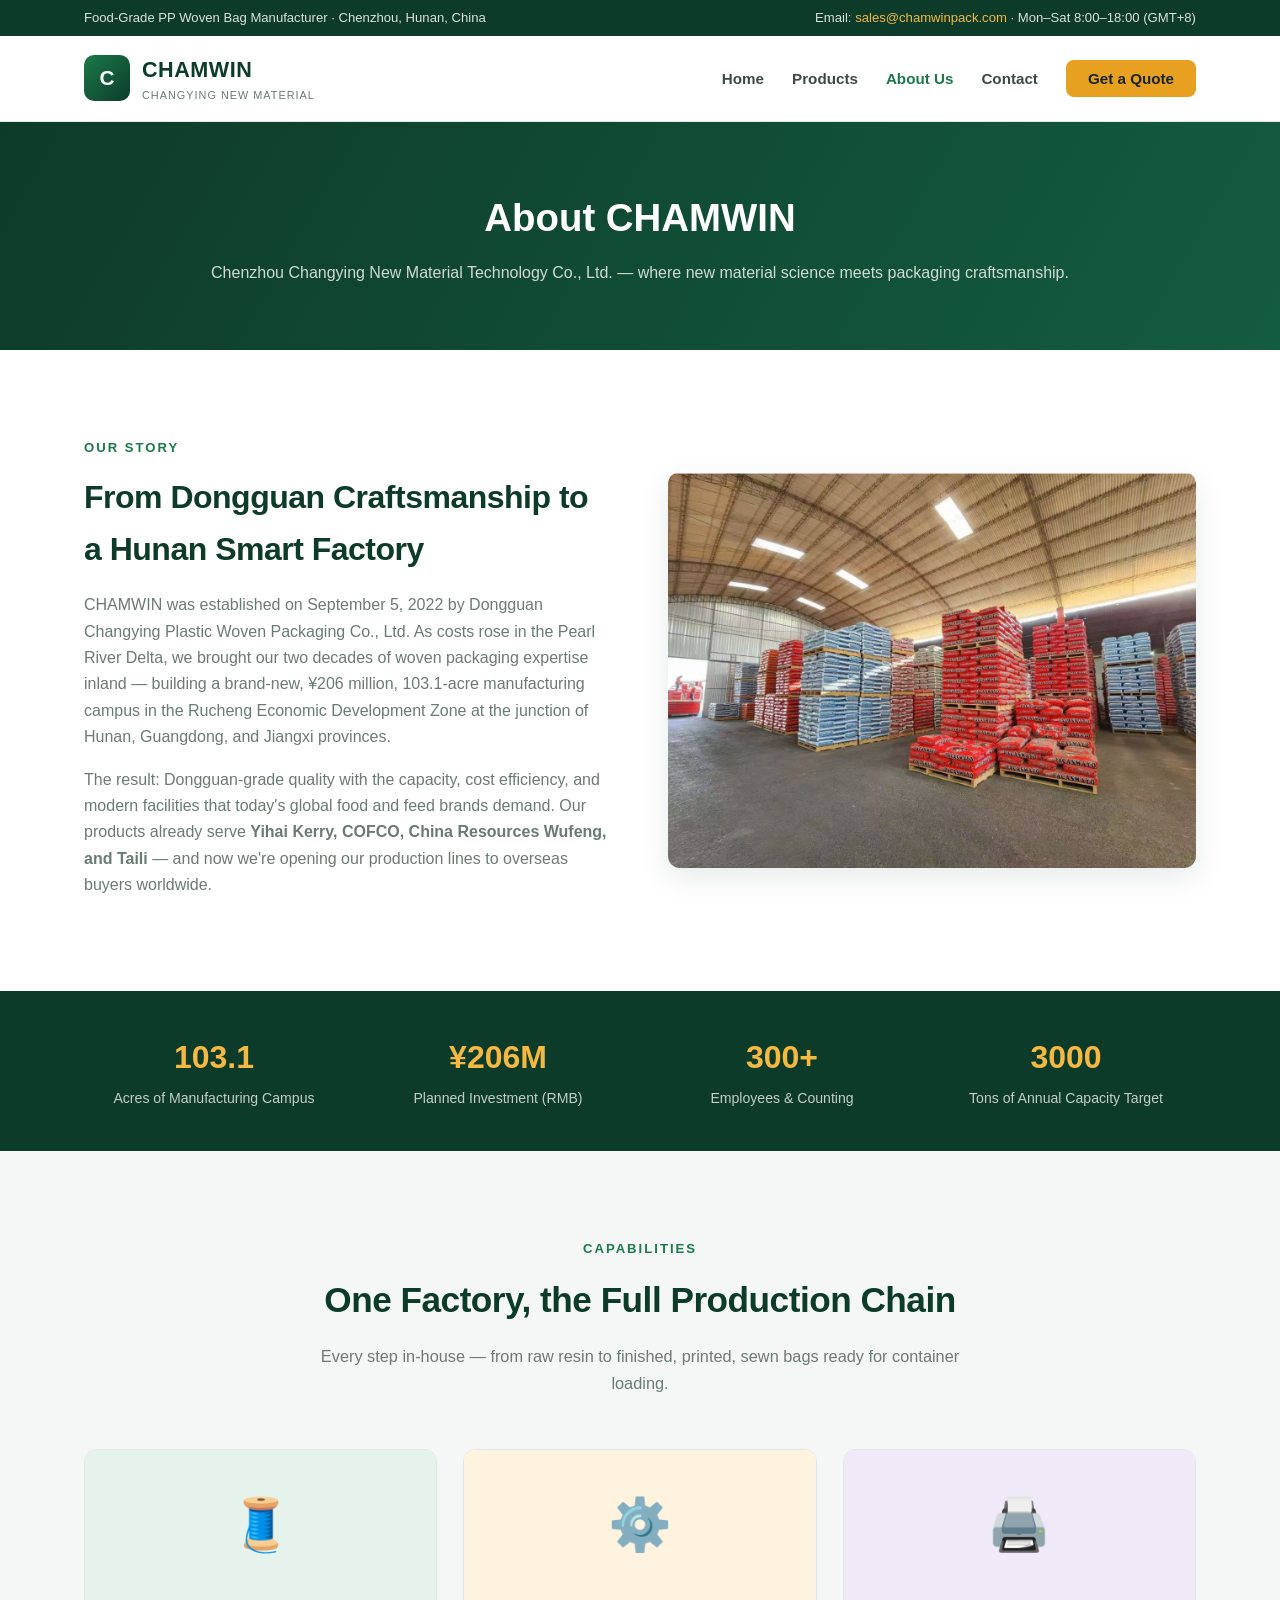
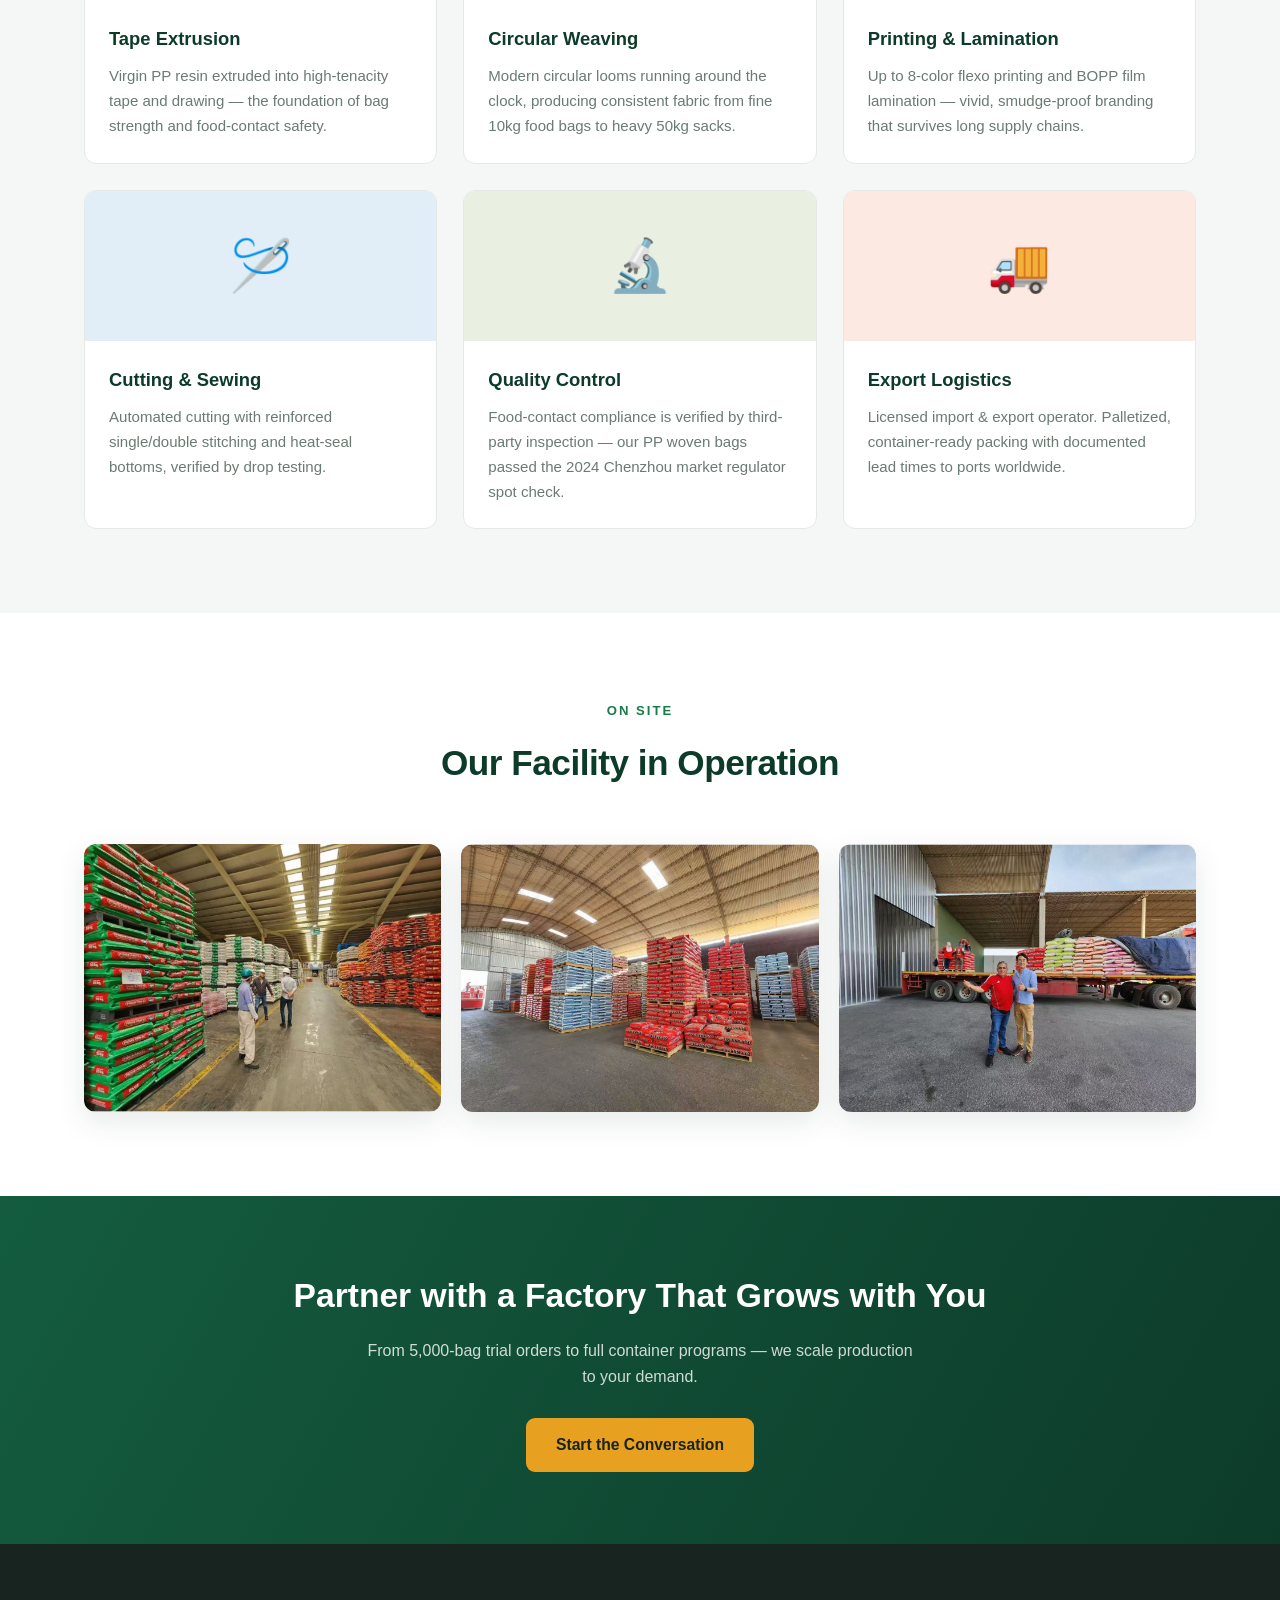
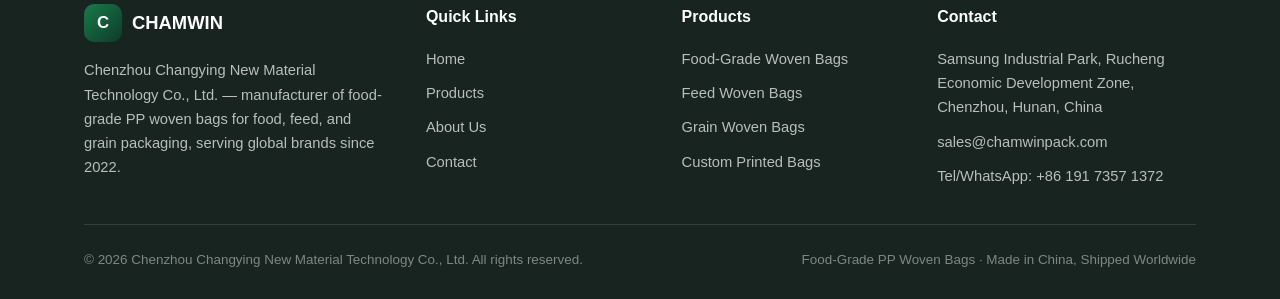
==== about.html @ 2e081141 "CHAMWIN woven bag B2B site: 4 pages, factory photos, food-grade PP woven bags" ====
<!DOCTYPE html>
<html lang="en">
<head>
  <meta charset="UTF-8">
  <meta name="viewport" content="width=device-width, initial-scale=1.0">
  <meta name="description" content="About CHAMWIN — Chenzhou Changying New Material Technology Co., Ltd. A ¥206M, 103-acre woven bag factory in Hunan, China, founded by Dongguan Changying with 20+ years of packaging expertise. Trusted by Yihai Kerry, COFCO, CR Wufeng.">
  <title>About Us | CHAMWIN Woven Bag Manufacturer</title>
  <link rel="stylesheet" href="css/style.css">
  <link rel="icon" type="image/svg+xml" href="data:image/svg+xml,<svg xmlns='http://www.w3.org/2000/svg' viewBox='0 0 100 100'><rect width='100' height='100' rx='20' fill='%23145c3f'/><text x='50' y='68' text-anchor='middle' font-size='48' font-weight='bold' fill='%23f5b840' font-family='Arial'>C</text></svg>">
</head>
<body>

  <!-- Header -->
  <header class="header">
    <div class="top-bar">
      <div class="container">
        <span>Food-Grade PP Woven Bag Manufacturer · Chenzhou, Hunan, China</span>
        <span class="hide-mobile">Email: <a href="mailto:sales@chamwinpack.com">sales@chamwinpack.com</a> · Mon–Sat 8:00–18:00 (GMT+8)</span>
      </div>
    </div>
    <div class="nav-container">
      <a href="index.html" class="logo">
        <div class="logo-icon">C</div>
        <div>
          <span class="logo-text">CHAMWIN</span>
          <span class="logo-tag">Changying New Material</span>
        </div>
      </a>
      <nav>
        <ul class="nav-links">
          <li><a href="index.html">Home</a></li>
          <li><a href="products.html">Products</a></li>
          <li><a href="about.html" class="active">About Us</a></li>
          <li><a href="contact.html">Contact</a></li>
          <li><a href="contact.html" class="nav-cta">Get a Quote</a></li>
        </ul>
      </nav>
      <div class="mobile-toggle" onclick="document.querySelector('.nav-links').classList.toggle('open')">
        <span></span><span></span><span></span>
      </div>
    </div>
  </header>

  <!-- Page hero -->
  <section class="page-hero">
    <h1>About CHAMWIN</h1>
    <p>Chenzhou Changying New Material Technology Co., Ltd. — where new material science meets packaging craftsmanship.</p>
  </section>

  <!-- Story -->
  <section class="section">
    <div class="container split">
      <div class="reveal">
        <span class="section-tag">Our Story</span>
        <h2>From Dongguan Craftsmanship to a Hunan Smart Factory</h2>
        <p class="lead">
          CHAMWIN was established on September 5, 2022 by Dongguan Changying Plastic Woven Packaging Co., Ltd.
          As costs rose in the Pearl River Delta, we brought our two decades of woven packaging expertise inland —
          building a brand-new, ¥206 million, 103.1-acre manufacturing campus in the Rucheng Economic
          Development Zone at the junction of Hunan, Guangdong, and Jiangxi provinces.
        </p>
        <p class="lead">
          The result: Dongguan-grade quality with the capacity, cost efficiency, and modern facilities
          that today's global food and feed brands demand. Our products already serve
          <strong>Yihai Kerry, COFCO, China Resources Wufeng, and Taili</strong> — and now we're opening our
          production lines to overseas buyers worldwide.
        </p>
      </div>
      <img src="images/factory-warehouse.jpg" alt="CHAMWIN woven bag production warehouse" class="reveal">
    </div>
  </section>

  <!-- Stats -->
  <section class="stats">
    <div class="container stats-grid">
      <div><div class="stat-num">103.1</div><div class="stat-label">Acres of Manufacturing Campus</div></div>
      <div><div class="stat-num">¥206M</div><div class="stat-label">Planned Investment (RMB)</div></div>
      <div><div class="stat-num">300+</div><div class="stat-label">Employees & Counting</div></div>
      <div><div class="stat-num">3000</div><div class="stat-label">Tons of Annual Capacity Target</div></div>
    </div>
  </section>

  <!-- Capabilities -->
  <section class="section section-gray">
    <div class="container">
      <div class="section-head reveal">
        <span class="section-tag">Capabilities</span>
        <h2>One Factory, the Full Production Chain</h2>
        <p>Every step in-house — from raw resin to finished, printed, sewn bags ready for container loading.</p>
      </div>
      <div class="products-grid">
        <div class="product-card reveal">
          <div class="product-icon" style="background:#e6f2ec;">🧵</div>
          <div class="product-body">
            <h3>Tape Extrusion</h3>
            <p>Virgin PP resin extruded into high-tenacity tape and drawing — the foundation of bag strength and food-contact safety.</p>
          </div>
        </div>
        <div class="product-card reveal">
          <div class="product-icon" style="background:#fdf3df;">⚙️</div>
          <div class="product-body">
            <h3>Circular Weaving</h3>
            <p>Modern circular looms running around the clock, producing consistent fabric from fine 10kg food bags to heavy 50kg sacks.</p>
          </div>
        </div>
        <div class="product-card reveal">
          <div class="product-icon" style="background:#f0e9f8;">🖨️</div>
          <div class="product-body">
            <h3>Printing & Lamination</h3>
            <p>Up to 8-color flexo printing and BOPP film lamination — vivid, smudge-proof branding that survives long supply chains.</p>
          </div>
        </div>
        <div class="product-card reveal">
          <div class="product-icon" style="background:#e2eef7;">🪡</div>
          <div class="product-body">
            <h3>Cutting & Sewing</h3>
            <p>Automated cutting with reinforced single/double stitching and heat-seal bottoms, verified by drop testing.</p>
          </div>
        </div>
        <div class="product-card reveal">
          <div class="product-icon" style="background:#e9f0e2;">🔬</div>
          <div class="product-body">
            <h3>Quality Control</h3>
            <p>Food-contact compliance is verified by third-party inspection — our PP woven bags passed the 2024 Chenzhou market regulator spot check.</p>
          </div>
        </div>
        <div class="product-card reveal">
          <div class="product-icon" style="background:#fbe9e2;">🚚</div>
          <div class="product-body">
            <h3>Export Logistics</h3>
            <p>Licensed import & export operator. Palletized, container-ready packing with documented lead times to ports worldwide.</p>
          </div>
        </div>
      </div>
    </div>
  </section>

  <!-- Gallery -->
  <section class="section">
    <div class="container">
      <div class="section-head reveal">
        <span class="section-tag">On Site</span>
        <h2>Our Facility in Operation</h2>
      </div>
      <div class="gallery-grid reveal">
        <img src="images/warehouse-aisle.jpg" alt="Organized warehouse aisle at CHAMWIN factory">
        <img src="images/factory-warehouse.jpg" alt="Finished woven bag inventory">
        <img src="images/delivery-loading.jpg" alt="Truck loading woven bags for delivery">
      </div>
    </div>
  </section>

  <!-- CTA -->
  <section class="cta-band">
    <h2>Partner with a Factory That Grows with You</h2>
    <p>From 5,000-bag trial orders to full container programs — we scale production to your demand.</p>
    <a href="contact.html" class="btn btn-primary">Start the Conversation</a>
  </section>

  <!-- Footer -->
  <footer class="footer">
    <div class="container">
      <div class="footer-grid">
        <div>
          <div class="footer-logo">
            <div class="logo-icon">C</div>
            <span>CHAMWIN</span>
          </div>
          <p>Chenzhou Changying New Material Technology Co., Ltd. — manufacturer of food-grade PP woven bags for food, feed, and grain packaging, serving global brands since 2022.</p>
        </div>
        <div>
          <h4>Quick Links</h4>
          <div class="footer-links">
            <a href="index.html">Home</a>
            <a href="products.html">Products</a>
            <a href="about.html">About Us</a>
            <a href="contact.html">Contact</a>
          </div>
        </div>
        <div>
          <h4>Products</h4>
          <div class="footer-links">
            <a href="products.html">Food-Grade Woven Bags</a>
            <a href="products.html">Feed Woven Bags</a>
            <a href="products.html">Grain Woven Bags</a>
            <a href="products.html">Custom Printed Bags</a>
          </div>
        </div>
        <div>
          <h4>Contact</h4>
          <div class="footer-links">
            <span>Samsung Industrial Park, Rucheng Economic Development Zone, Chenzhou, Hunan, China</span>
            <a href="mailto:sales@chamwinpack.com">sales@chamwinpack.com</a>
            <span>Tel/WhatsApp: +86 191 7357 1372</span>
          </div>
        </div>
      </div>
      <div class="footer-bottom">
        <span>© 2026 Chenzhou Changying New Material Technology Co., Ltd. All rights reserved.</span>
        <span>Food-Grade PP Woven Bags · Made in China, Shipped Worldwide</span>
      </div>
    </div>
  </footer>

  <script src="js/main.js"></script>
</body>
</html>
---- css/style.css ----
/* CHAMWIN - Chenzhou Changying New Material Technology Co., Ltd. */

:root {
  --green-900: #0d3b2a;
  --green-700: #145c3f;
  --green-600: #1a7a4a;
  --green-100: #e6f2ec;
  --amber-500: #e8a020;
  --amber-400: #f5b840;
  --dark: #17241f;
  --gray-700: #3d4a44;
  --gray-500: #6b7a72;
  --gray-200: #e4e9e6;
  --gray-100: #f5f7f6;
  --white: #ffffff;
  --radius: 12px;
  --shadow: 0 10px 30px rgba(13, 59, 42, 0.10);
  --font: "Inter", "Helvetica Neue", Arial, "PingFang SC", sans-serif;
}

* { margin: 0; padding: 0; box-sizing: border-box; }

html { scroll-behavior: smooth; }

body {
  font-family: var(--font);
  color: var(--dark);
  line-height: 1.65;
  background: var(--white);
  -webkit-font-smoothing: antialiased;
}

img { max-width: 100%; display: block; }
a { text-decoration: none; color: inherit; }
ul { list-style: none; }

.container { max-width: 1160px; margin: 0 auto; padding: 0 24px; }

/* ===== Header ===== */
.header {
  position: sticky;
  top: 0;
  z-index: 100;
  background: var(--white);
  border-bottom: 1px solid var(--gray-200);
}

.top-bar {
  background: var(--green-900);
  color: rgba(255, 255, 255, 0.85);
  font-size: 0.82rem;
  padding: 7px 0;
}
.top-bar .container {
  display: flex;
  justify-content: space-between;
  align-items: center;
}
.top-bar a { color: var(--amber-400); }

.nav-container {
  display: flex;
  align-items: center;
  justify-content: space-between;
  padding: 16px 24px;
  max-width: 1160px;
  margin: 0 auto;
}

.logo { display: flex; align-items: center; gap: 12px; }
.logo-icon {
  width: 46px; height: 46px;
  background: linear-gradient(135deg, var(--green-600), var(--green-900));
  border-radius: 10px;
  display: flex; align-items: center; justify-content: center;
  color: var(--white);
  font-weight: 800; font-size: 1.3rem;
}
.logo-text { font-size: 1.35rem; font-weight: 800; letter-spacing: 0.5px; color: var(--green-900); }
.logo-tag { display: block; font-size: 0.68rem; color: var(--gray-500); font-weight: 500; letter-spacing: 1px; text-transform: uppercase; }

nav .nav-links { display: flex; align-items: center; gap: 28px; font-weight: 600; font-size: 0.95rem; }
nav .nav-links a { color: var(--gray-700); transition: color 0.2s; }
nav .nav-links a:hover, nav .nav-links a.active { color: var(--green-600); }

.nav-cta {
  background: var(--amber-500) !important;
  color: var(--dark) !important;
  padding: 10px 22px;
  border-radius: 8px;
  font-weight: 700 !important;
}
.nav-cta:hover { background: var(--amber-400) !important; }

.mobile-toggle { display: none; flex-direction: column; gap: 5px; cursor: pointer; }
.mobile-toggle span { width: 24px; height: 2.5px; background: var(--green-900); border-radius: 2px; }

/* ===== Hero ===== */
.hero {
  position: relative;
  background: linear-gradient(120deg, var(--green-900) 0%, var(--green-700) 100%);
  color: var(--white);
  overflow: hidden;
}
.hero::before {
  content: "";
  position: absolute; inset: 0;
  background-image: radial-gradient(rgba(255,255,255,0.08) 1px, transparent 1px);
  background-size: 26px 26px;
}
.hero-grid {
  position: relative;
  display: grid;
  grid-template-columns: 1.1fr 1fr;
  gap: 48px;
  align-items: center;
  padding: 84px 24px;
  max-width: 1160px;
  margin: 0 auto;
}
.hero-badge {
  display: inline-block;
  background: rgba(255, 255, 255, 0.12);
  border: 1px solid rgba(255, 255, 255, 0.25);
  padding: 6px 16px;
  border-radius: 100px;
  font-size: 0.82rem;
  letter-spacing: 1px;
  margin-bottom: 22px;
}
.hero h1 { font-size: 2.9rem; line-height: 1.15; font-weight: 800; letter-spacing: -0.5px; }
.text-accent { color: var(--amber-400); }
.hero-content > p { margin: 22px 0 30px; font-size: 1.08rem; color: rgba(255,255,255,0.85); max-width: 520px; }

.hero-buttons { display: flex; gap: 14px; flex-wrap: wrap; }

.btn {
  display: inline-block;
  padding: 14px 30px;
  border-radius: 9px;
  font-weight: 700;
  font-size: 0.98rem;
  transition: all 0.2s;
  cursor: pointer;
  border: none;
}
.btn-primary { background: var(--amber-500); color: var(--dark); }
.btn-primary:hover { background: var(--amber-400); transform: translateY(-2px); }
.btn-outline { border: 2px solid rgba(255,255,255,0.5); color: var(--white); }
.btn-outline:hover { border-color: var(--white); background: rgba(255,255,255,0.1); }
.btn-dark { background: var(--green-700); color: var(--white); }
.btn-dark:hover { background: var(--green-600); transform: translateY(-2px); }

.hero-image { position: relative; }
.hero-image img {
  border-radius: var(--radius);
  box-shadow: 0 24px 60px rgba(0,0,0,0.35);
  aspect-ratio: 4/3;
  object-fit: cover;
}
.hero-image-tag {
  position: absolute;
  bottom: -16px; left: 24px;
  background: var(--white);
  color: var(--green-900);
  padding: 12px 20px;
  border-radius: 10px;
  font-size: 0.85rem;
  font-weight: 700;
  box-shadow: var(--shadow);
}

/* ===== Stats ===== */
.stats {
  background: var(--green-900);
  color: var(--white);
  padding: 40px 0;
}
.stats-grid {
  display: grid;
  grid-template-columns: repeat(4, 1fr);
  gap: 24px;
  text-align: center;
}
.stat-num { font-size: 2rem; font-weight: 800; color: var(--amber-400); }
.stat-label { font-size: 0.88rem; color: rgba(255,255,255,0.75); margin-top: 4px; }

/* ===== Sections ===== */
.section { padding: 84px 0; }
.section-gray { background: var(--gray-100); }

.section-head { text-align: center; max-width: 680px; margin: 0 auto 52px; }
.section-tag {
  display: inline-block;
  color: var(--green-600);
  font-weight: 700;
  font-size: 0.82rem;
  letter-spacing: 2px;
  text-transform: uppercase;
  margin-bottom: 12px;
}
.section-head h2 { font-size: 2.2rem; font-weight: 800; color: var(--green-900); letter-spacing: -0.5px; }
.section-head p { margin-top: 14px; color: var(--gray-500); font-size: 1.02rem; }

/* ===== Product cards ===== */
.products-grid {
  display: grid;
  grid-template-columns: repeat(3, 1fr);
  gap: 26px;
}
.product-card {
  background: var(--white);
  border-radius: var(--radius);
  overflow: hidden;
  border: 1px solid var(--gray-200);
  transition: transform 0.25s, box-shadow 0.25s;
  display: flex;
  flex-direction: column;
}
.product-card:hover { transform: translateY(-6px); box-shadow: var(--shadow); }
.product-icon {
  height: 150px;
  display: flex;
  align-items: center;
  justify-content: center;
  font-size: 3.2rem;
}
.product-body { padding: 24px; flex: 1; display: flex; flex-direction: column; }
.product-body h3 { font-size: 1.15rem; color: var(--green-900); font-weight: 700; }
.product-body p { margin-top: 10px; color: var(--gray-500); font-size: 0.94rem; flex: 1; }
.product-specs {
  margin-top: 16px;
  display: flex;
  flex-wrap: wrap;
  gap: 8px;
}
.spec-chip {
  background: var(--green-100);
  color: var(--green-700);
  font-size: 0.76rem;
  font-weight: 600;
  padding: 4px 12px;
  border-radius: 100px;
}
.product-link {
  margin-top: 18px;
  color: var(--green-600);
  font-weight: 700;
  font-size: 0.92rem;
}
.product-link:hover { color: var(--green-900); }

/* ===== Feature split ===== */
.split {
  display: grid;
  grid-template-columns: 1fr 1fr;
  gap: 56px;
  align-items: center;
}
.split img { border-radius: var(--radius); box-shadow: var(--shadow); aspect-ratio: 4/3; object-fit: cover; }
.split h2 { font-size: 2rem; font-weight: 800; color: var(--green-900); letter-spacing: -0.5px; }
.split p.lead { margin: 16px 0 8px; color: var(--gray-500); }

.checklist { margin-top: 22px; display: grid; gap: 14px; }
.checklist li { display: flex; gap: 12px; align-items: flex-start; font-size: 0.98rem; color: var(--gray-700); }
.check-icon {
  flex-shrink: 0;
  width: 24px; height: 24px;
  background: var(--green-100);
  color: var(--green-600);
  border-radius: 50%;
  display: flex; align-items: center; justify-content: center;
  font-size: 0.8rem; font-weight: 800;
  margin-top: 2px;
}

/* ===== Factory gallery ===== */
.gallery-grid {
  display: grid;
  grid-template-columns: repeat(3, 1fr);
  gap: 20px;
}
.gallery-grid img {
  border-radius: var(--radius);
  aspect-ratio: 4/3;
  object-fit: cover;
  box-shadow: var(--shadow);
  transition: transform 0.25s;
}
.gallery-grid img:hover { transform: scale(1.02); }

/* ===== Customers ===== */
.customers-band {
  background: var(--white);
  border-top: 1px solid var(--gray-200);
  border-bottom: 1px solid var(--gray-200);
  padding: 36px 0;
}
.customers-inner {
  display: flex;
  align-items: center;
  justify-content: space-around;
  flex-wrap: wrap;
  gap: 18px;
}
.customers-inner .cust-label { font-weight: 700; color: var(--green-900); font-size: 0.9rem; letter-spacing: 1px; }
.cust-name {
  font-weight: 800;
  font-size: 1.05rem;
  color: var(--gray-500);
  letter-spacing: 0.5px;
}

/* ===== CTA band ===== */
.cta-band {
  background: linear-gradient(120deg, var(--green-700), var(--green-900));
  color: var(--white);
  text-align: center;
  padding: 72px 24px;
}
.cta-band h2 { font-size: 2.1rem; font-weight: 800; }
.cta-band p { margin: 14px auto 28px; color: rgba(255,255,255,0.8); max-width: 560px; }

/* ===== Page hero (subpages) ===== */
.page-hero {
  background: linear-gradient(120deg, var(--green-900), var(--green-700));
  color: var(--white);
  text-align: center;
  padding: 64px 24px;
}
.page-hero h1 { font-size: 2.4rem; font-weight: 800; }
.page-hero p { margin-top: 10px; color: rgba(255,255,255,0.8); }

/* ===== Contact ===== */
.contact-grid {
  display: grid;
  grid-template-columns: 1fr 1.3fr;
  gap: 44px;
}
.contact-card {
  background: var(--white);
  border: 1px solid var(--gray-200);
  border-radius: var(--radius);
  padding: 28px;
  display: flex;
  gap: 16px;
  margin-bottom: 18px;
}
.contact-card .c-icon {
  width: 48px; height: 48px;
  flex-shrink: 0;
  background: var(--green-100);
  border-radius: 10px;
  display: flex; align-items: center; justify-content: center;
  font-size: 1.4rem;
}
.contact-card h3 { font-size: 1rem; color: var(--green-900); }
.contact-card p { font-size: 0.94rem; color: var(--gray-500); margin-top: 4px; }

.form-card {
  background: var(--white);
  border: 1px solid var(--gray-200);
  border-radius: var(--radius);
  padding: 34px;
  box-shadow: var(--shadow);
}
.form-card h2 { color: var(--green-900); font-size: 1.5rem; margin-bottom: 6px; }
.form-card > p { color: var(--gray-500); font-size: 0.94rem; margin-bottom: 24px; }
.form-row { display: grid; grid-template-columns: 1fr 1fr; gap: 16px; }
.form-group { margin-bottom: 16px; }
.form-group label { display: block; font-weight: 600; font-size: 0.88rem; margin-bottom: 6px; color: var(--gray-700); }
.form-group input, .form-group select, .form-group textarea {
  width: 100%;
  padding: 12px 14px;
  border: 1.5px solid var(--gray-200);
  border-radius: 8px;
  font-family: inherit;
  font-size: 0.95rem;
  color: var(--dark);
  transition: border-color 0.2s;
  background: var(--gray-100);
}
.form-group input:focus, .form-group select:focus, .form-group textarea:focus {
  outline: none;
  border-color: var(--green-600);
  background: var(--white);
}
.form-note { font-size: 0.82rem; color: var(--gray-500); margin-top: 12px; }

/* ===== Footer ===== */
.footer {
  background: var(--dark);
  color: rgba(255,255,255,0.7);
  padding: 60px 0 28px;
  font-size: 0.92rem;
}
.footer-grid {
  display: grid;
  grid-template-columns: 1.4fr 1fr 1fr 1.2fr;
  gap: 40px;
  padding-bottom: 36px;
  border-bottom: 1px solid rgba(255,255,255,0.12);
}
.footer h4 { color: var(--white); font-size: 1rem; margin-bottom: 16px; }
.footer-links { display: grid; gap: 10px; }
.footer-links a:hover { color: var(--amber-400); }
.footer-logo { display: flex; align-items: center; gap: 10px; margin-bottom: 16px; }
.footer-logo .logo-icon { width: 38px; height: 38px; font-size: 1.05rem; }
.footer-logo span { color: var(--white); font-weight: 800; font-size: 1.15rem; }
.footer-bottom {
  display: flex;
  justify-content: space-between;
  flex-wrap: wrap;
  gap: 10px;
  padding-top: 24px;
  font-size: 0.84rem;
  color: rgba(255,255,255,0.45);
}

/* ===== Tables (spec) ===== */
.spec-table {
  width: 100%;
  border-collapse: collapse;
  background: var(--white);
  border-radius: var(--radius);
  overflow: hidden;
  box-shadow: var(--shadow);
}
.spec-table th, .spec-table td {
  padding: 14px 18px;
  text-align: left;
  font-size: 0.93rem;
  border-bottom: 1px solid var(--gray-200);
}
.spec-table th { background: var(--green-700); color: var(--white); font-weight: 700; }
.spec-table tr:last-child td { border-bottom: none; }
.spec-table tr:nth-child(even) td { background: var(--gray-100); }

/* ===== Reveal animation ===== */
.reveal { opacity: 0; transform: translateY(24px); transition: opacity 0.6s ease, transform 0.6s ease; }
.reveal.visible { opacity: 1; transform: translateY(0); }

/* ===== Responsive ===== */
@media (max-width: 960px) {
  .hero-grid, .split, .contact-grid { grid-template-columns: 1fr; }
  .products-grid, .gallery-grid { grid-template-columns: repeat(2, 1fr); }
  .stats-grid { grid-template-columns: repeat(2, 1fr); }
  .footer-grid { grid-template-columns: 1fr 1fr; }
  .hero h1 { font-size: 2.3rem; }
  .hero-image { order: -1; }
}

@media (max-width: 640px) {
  nav .nav-links {
    display: none;
    position: absolute;
    top: 100%; left: 0; right: 0;
    background: var(--white);
    flex-direction: column;
    padding: 20px;
    gap: 16px;
    border-bottom: 1px solid var(--gray-200);
    box-shadow: var(--shadow);
  }
  nav .nav-links.open { display: flex; }
  .mobile-toggle { display: flex; }
  .products-grid, .gallery-grid, .form-row { grid-template-columns: 1fr; }
  .section { padding: 56px 0; }
  .top-bar .container span.hide-mobile { display: none; }
}
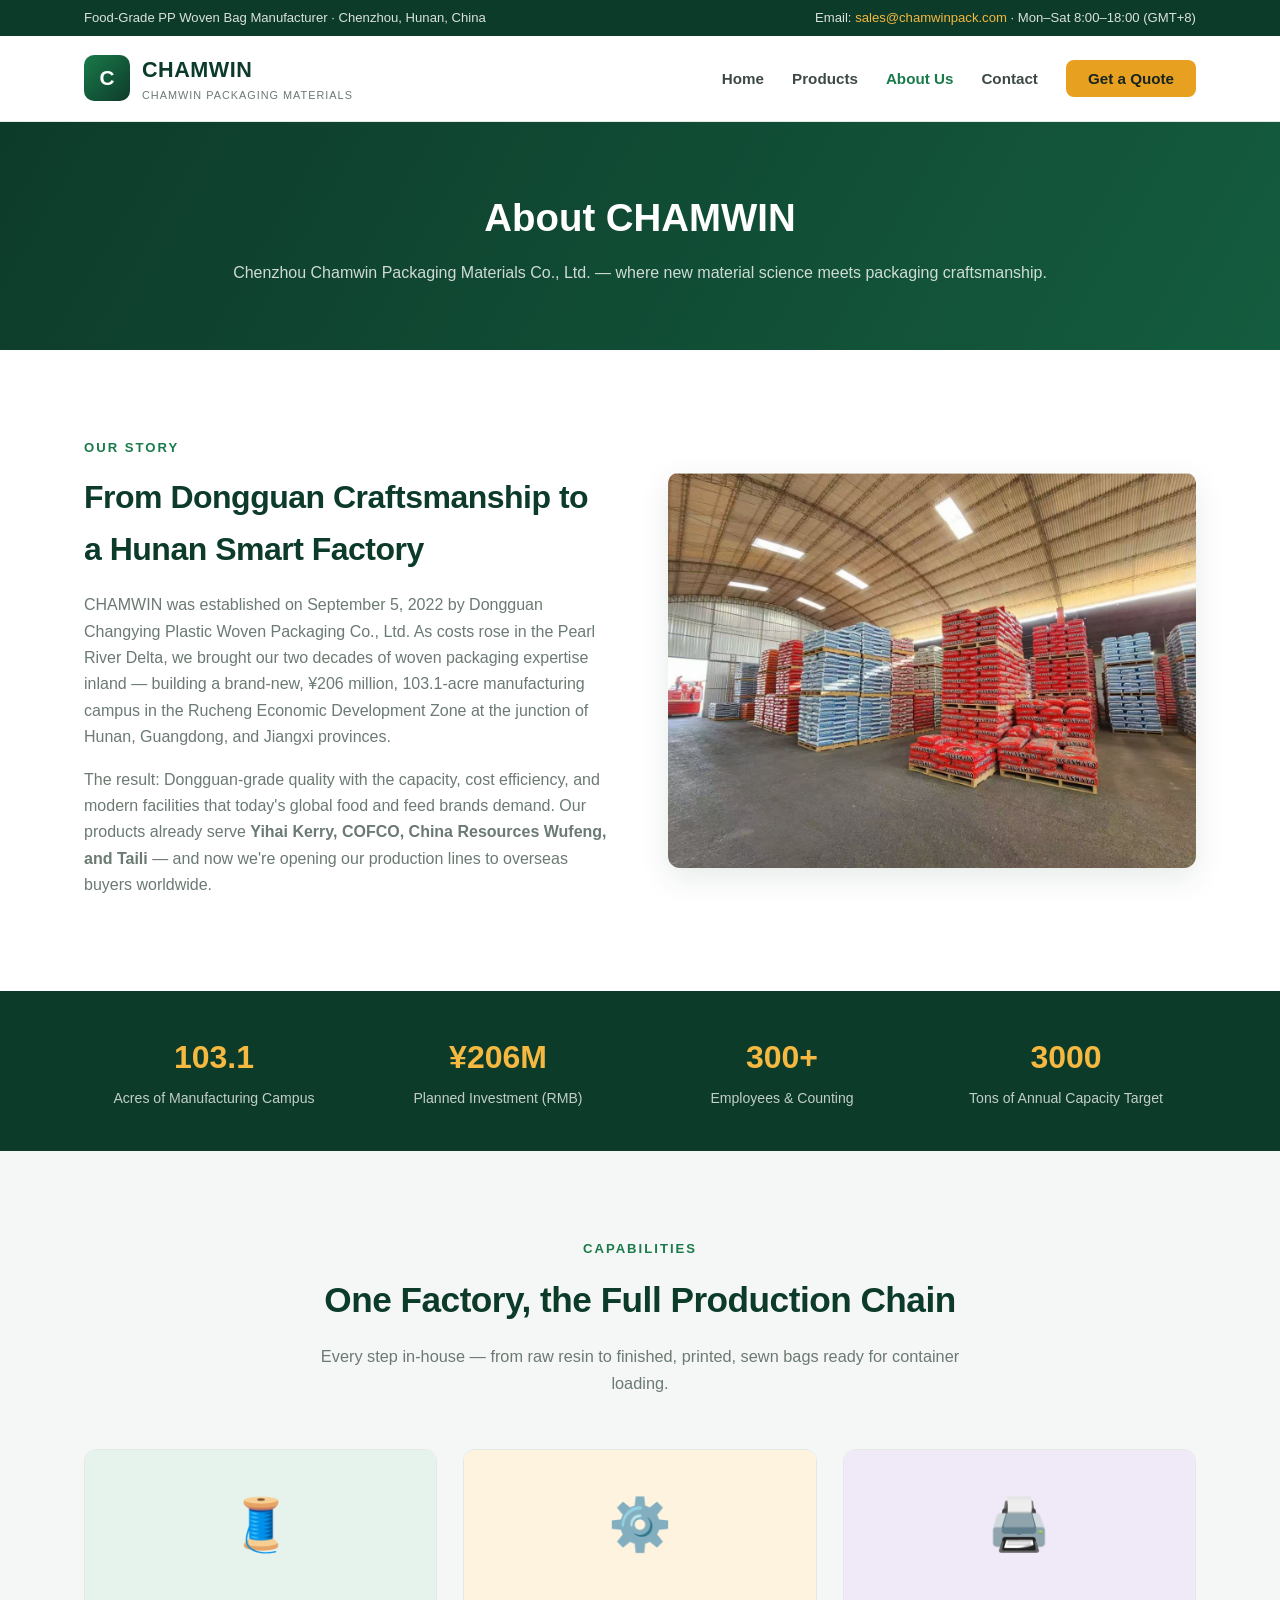
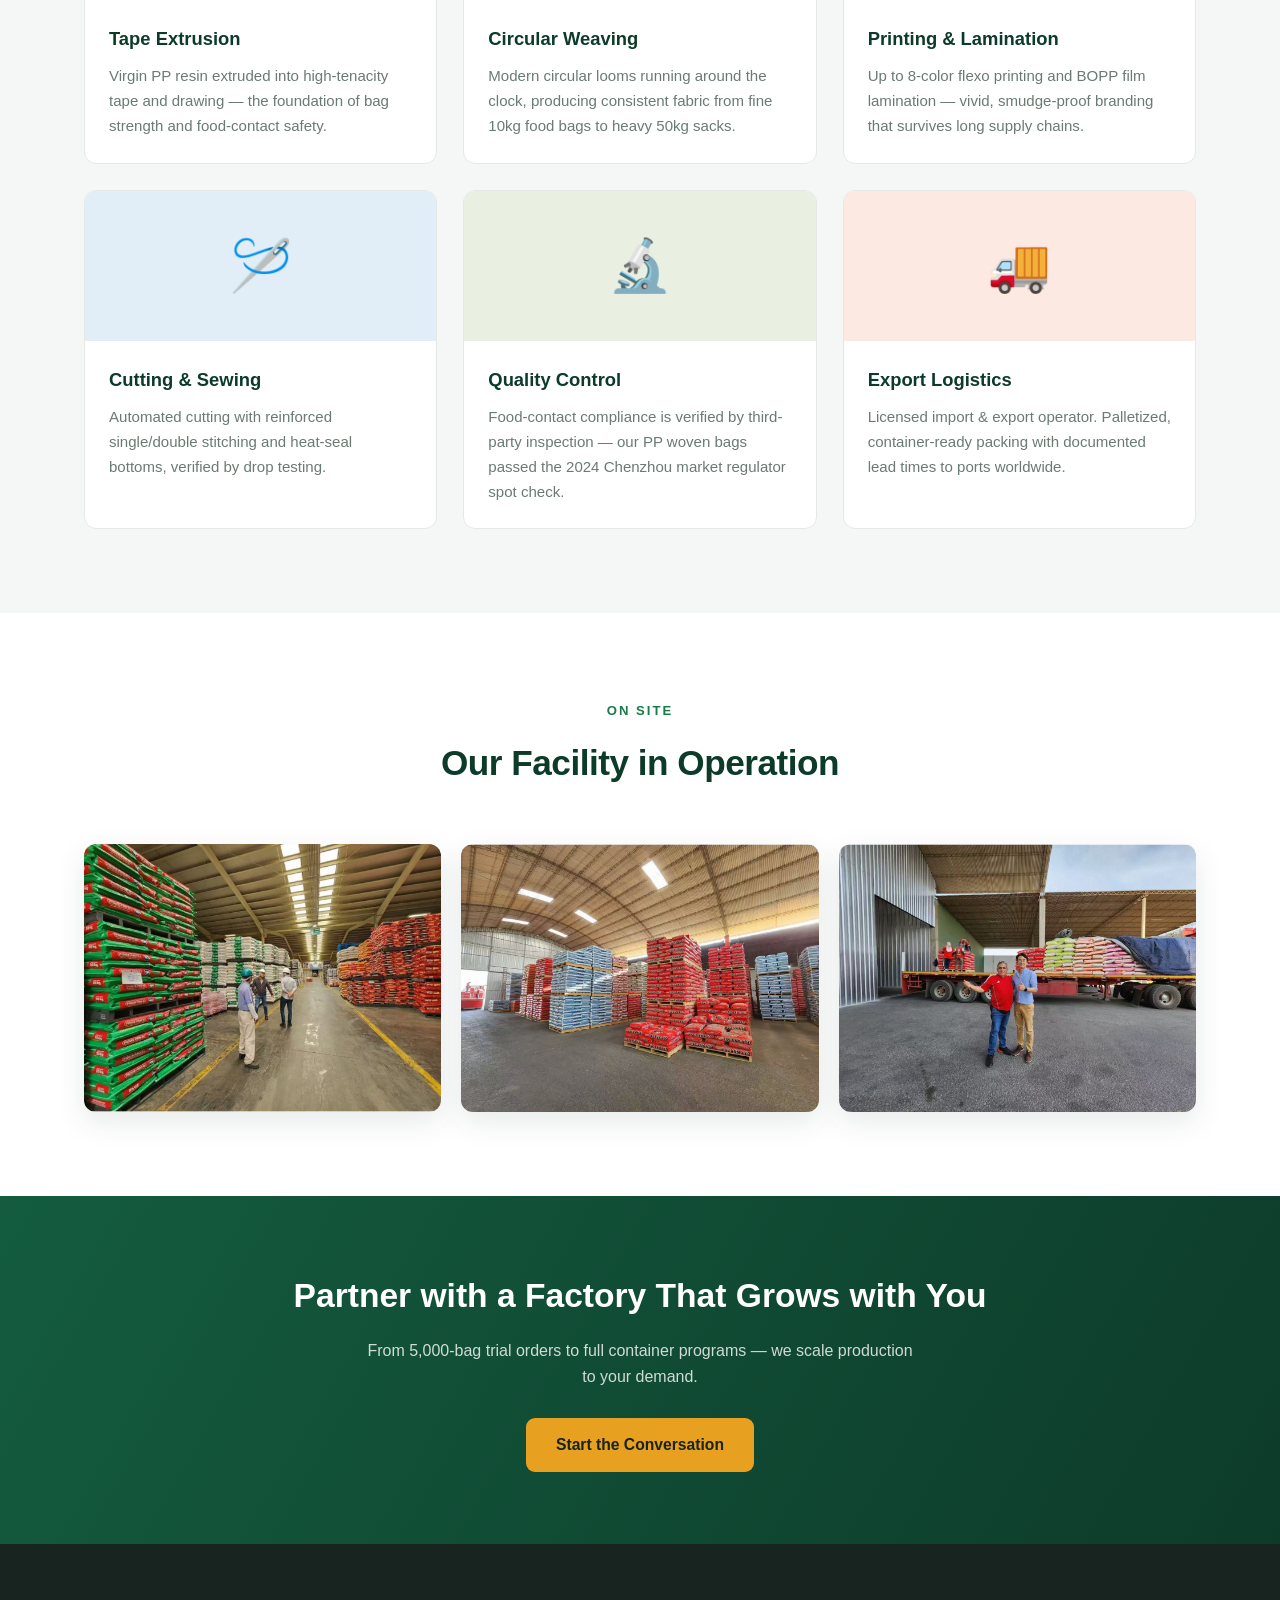
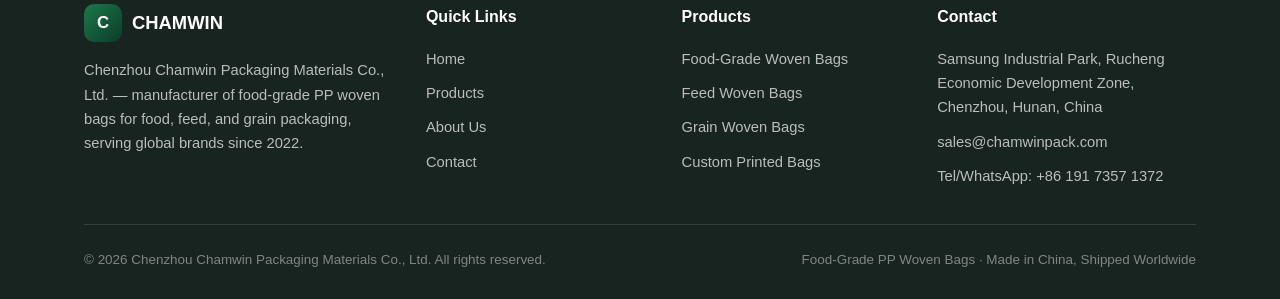
==== commit a4f6cb5d: "Update company English name: Chenzhou Chamwin Packaging Materials Co., Ltd" ====
--- a/about.html
+++ b/about.html
@@ -3,7 +3,7 @@
 <head>
   <meta charset="UTF-8">
   <meta name="viewport" content="width=device-width, initial-scale=1.0">
-  <meta name="description" content="About CHAMWIN — Chenzhou Changying New Material Technology Co., Ltd. A ¥206M, 103-acre woven bag factory in Hunan, China, founded by Dongguan Changying with 20+ years of packaging expertise. Trusted by Yihai Kerry, COFCO, CR Wufeng.">
+  <meta name="description" content="About CHAMWIN — Chenzhou Chamwin Packaging Materials Co., Ltd. A ¥206M, 103-acre woven bag factory in Hunan, China, founded by Dongguan Changying with 20+ years of packaging expertise. Trusted by Yihai Kerry, COFCO, CR Wufeng.">
   <title>About Us | CHAMWIN Woven Bag Manufacturer</title>
   <link rel="stylesheet" href="css/style.css">
   <link rel="icon" type="image/svg+xml" href="data:image/svg+xml,<svg xmlns='http://www.w3.org/2000/svg' viewBox='0 0 100 100'><rect width='100' height='100' rx='20' fill='%23145c3f'/><text x='50' y='68' text-anchor='middle' font-size='48' font-weight='bold' fill='%23f5b840' font-family='Arial'>C</text></svg>">
@@ -23,7 +23,7 @@
         <div class="logo-icon">C</div>
         <div>
           <span class="logo-text">CHAMWIN</span>
-          <span class="logo-tag">Changying New Material</span>
+          <span class="logo-tag">Chamwin Packaging Materials</span>
         </div>
       </a>
       <nav>
@@ -44,7 +44,7 @@
   <!-- Page hero -->
   <section class="page-hero">
     <h1>About CHAMWIN</h1>
-    <p>Chenzhou Changying New Material Technology Co., Ltd. — where new material science meets packaging craftsmanship.</p>
+    <p>Chenzhou Chamwin Packaging Materials Co., Ltd. — where new material science meets packaging craftsmanship.</p>
   </section>
 
   <!-- Story -->
@@ -166,7 +166,7 @@
             <div class="logo-icon">C</div>
             <span>CHAMWIN</span>
           </div>
-          <p>Chenzhou Changying New Material Technology Co., Ltd. — manufacturer of food-grade PP woven bags for food, feed, and grain packaging, serving global brands since 2022.</p>
+          <p>Chenzhou Chamwin Packaging Materials Co., Ltd. — manufacturer of food-grade PP woven bags for food, feed, and grain packaging, serving global brands since 2022.</p>
         </div>
         <div>
           <h4>Quick Links</h4>
@@ -196,7 +196,7 @@
         </div>
       </div>
       <div class="footer-bottom">
-        <span>© 2026 Chenzhou Changying New Material Technology Co., Ltd. All rights reserved.</span>
+        <span>© 2026 Chenzhou Chamwin Packaging Materials Co., Ltd. All rights reserved.</span>
         <span>Food-Grade PP Woven Bags · Made in China, Shipped Worldwide</span>
       </div>
     </div>
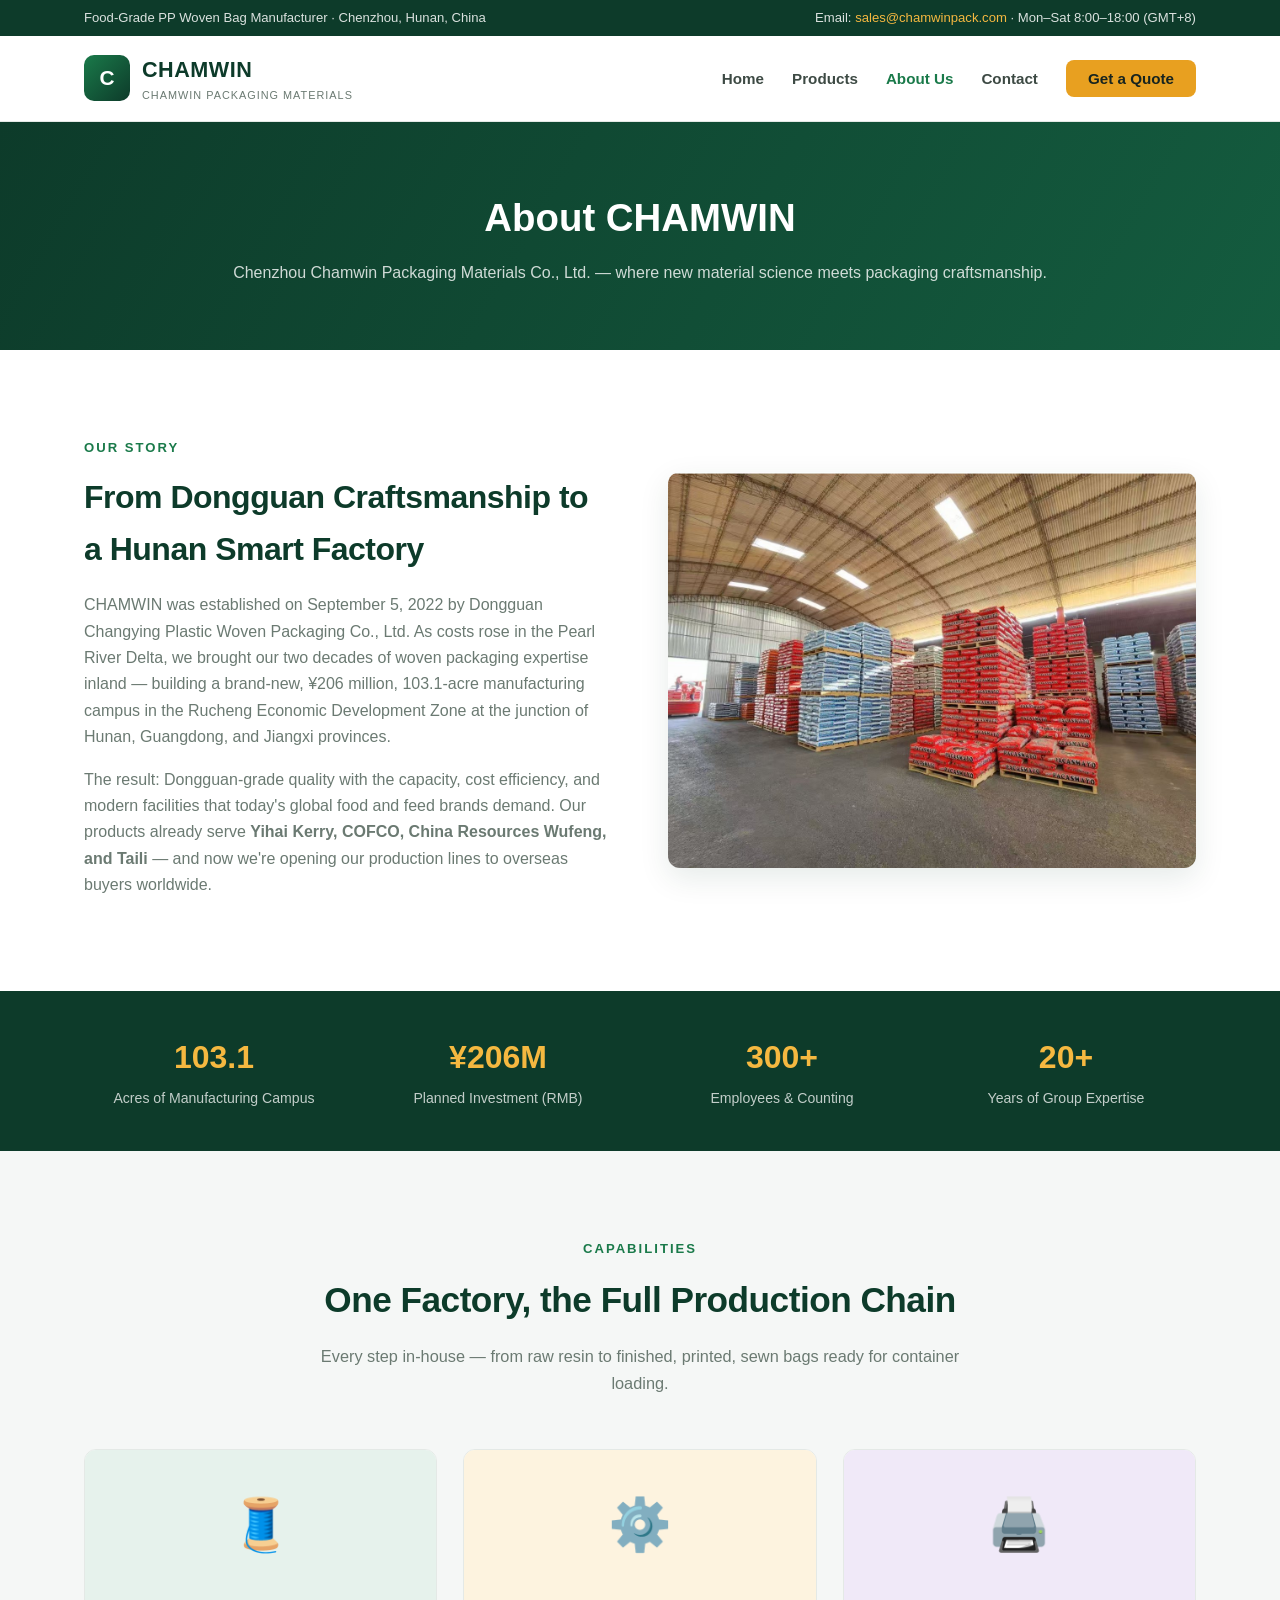
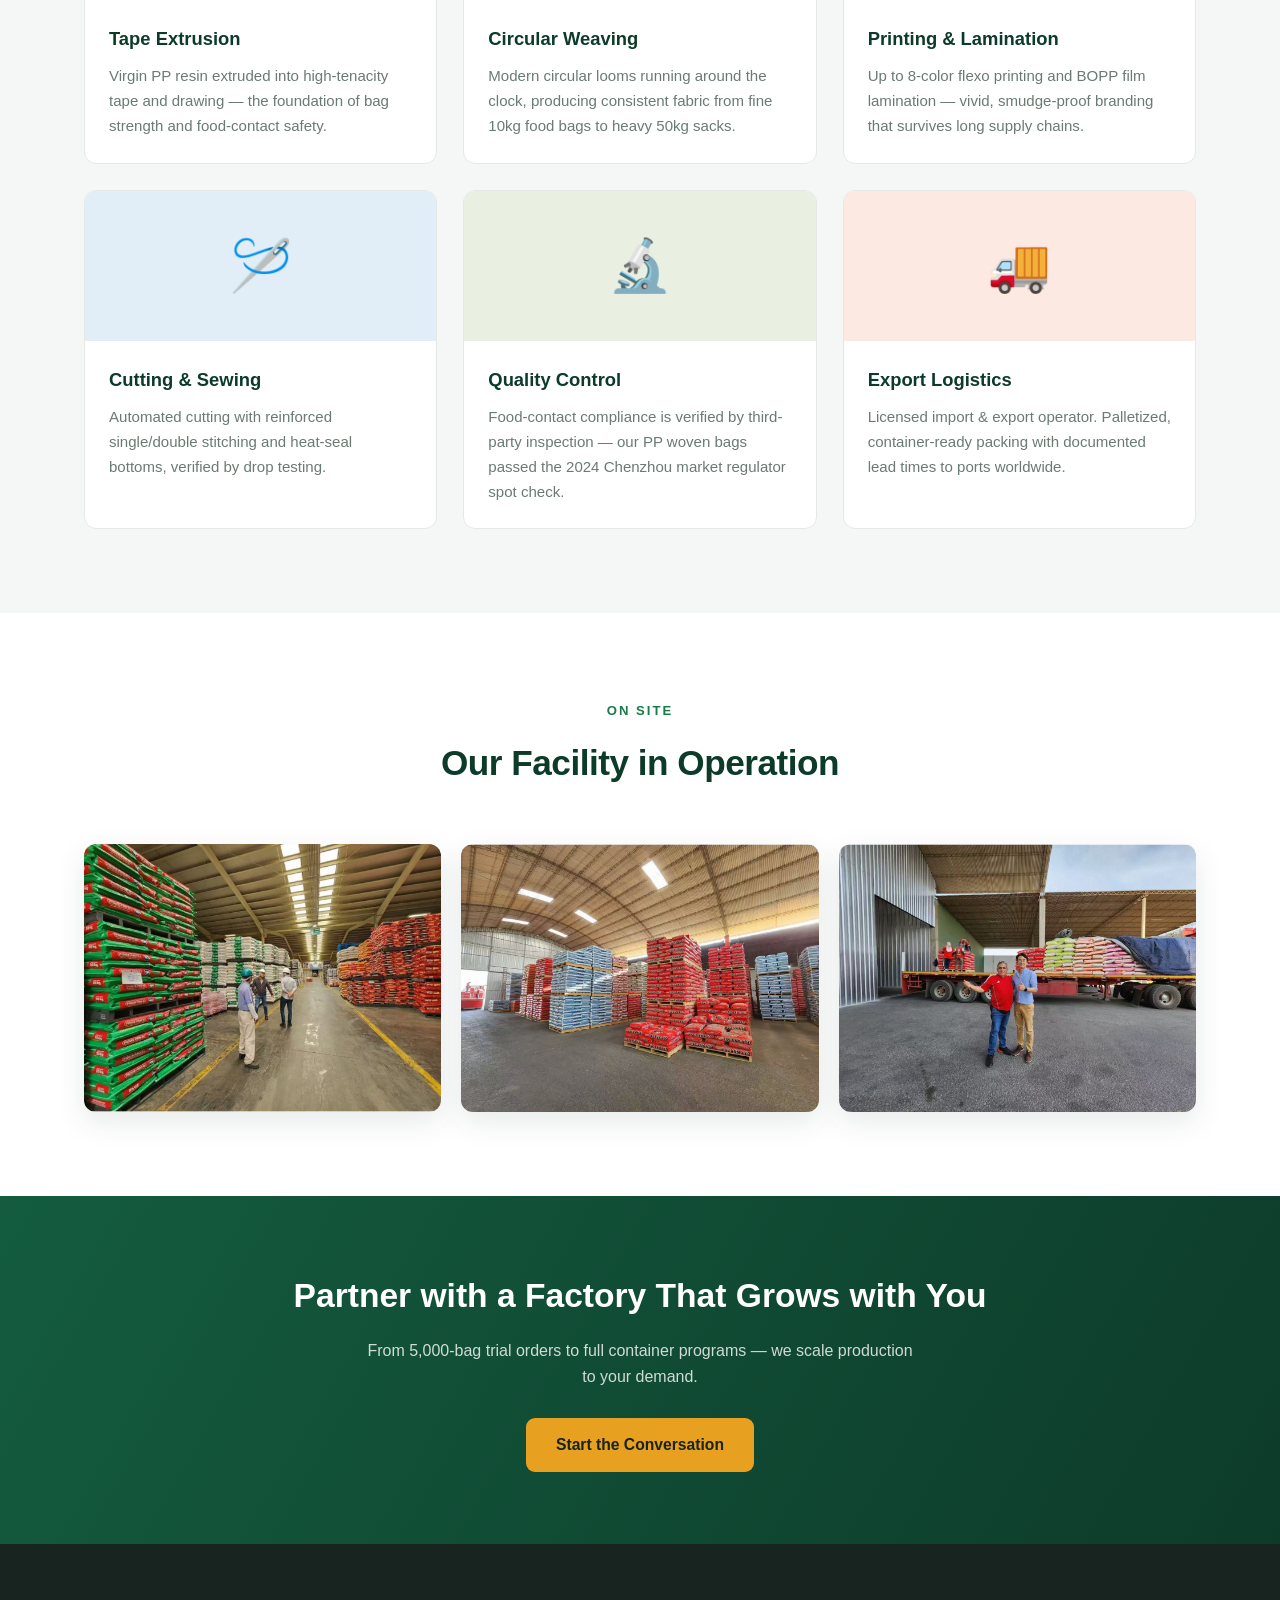
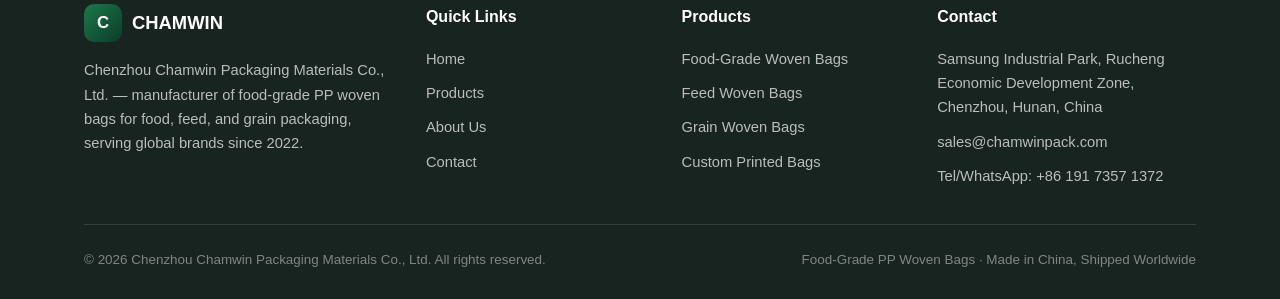
==== commit 6a53900d: "Compliance polish: soften unverifiable claims (client tier, capacity figure)" ====
--- a/about.html
+++ b/about.html
@@ -76,7 +76,7 @@
       <div><div class="stat-num">103.1</div><div class="stat-label">Acres of Manufacturing Campus</div></div>
       <div><div class="stat-num">¥206M</div><div class="stat-label">Planned Investment (RMB)</div></div>
       <div><div class="stat-num">300+</div><div class="stat-label">Employees & Counting</div></div>
-      <div><div class="stat-num">3000</div><div class="stat-label">Tons of Annual Capacity Target</div></div>
+      <div><div class="stat-num">20+</div><div class="stat-label">Years of Group Expertise</div></div>
     </div>
   </section>
 
